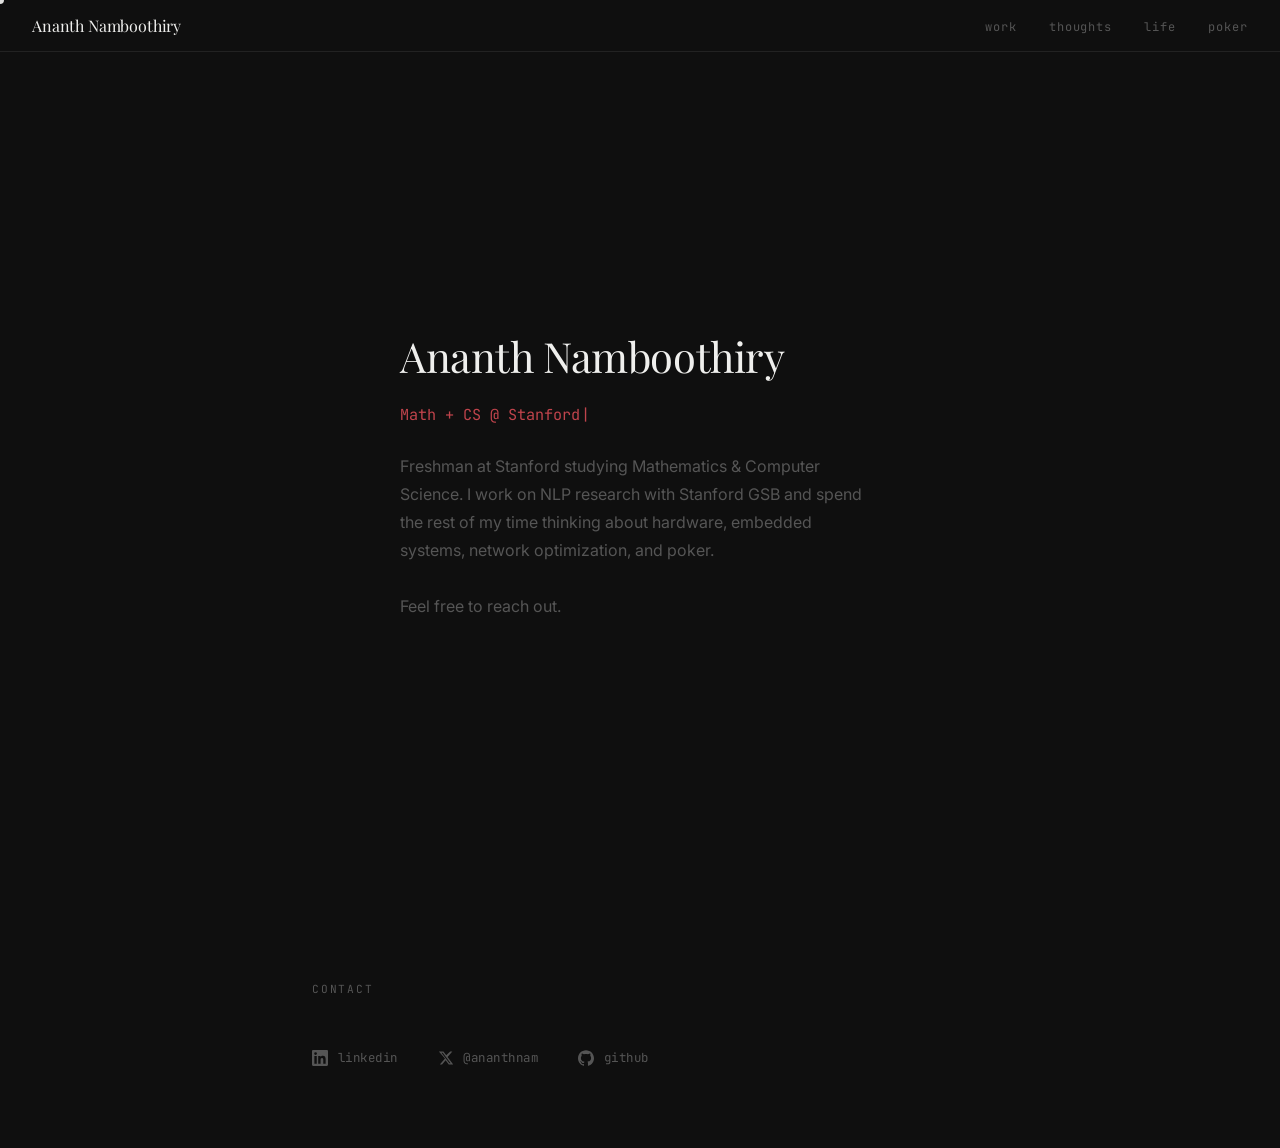
==== index.html @ 237f528b "Initial commit" ====
<!DOCTYPE html>
<html lang="en">
<head>
  <meta charset="UTF-8" />
  <meta name="viewport" content="width=device-width, initial-scale=1.0" />
  <title>Ananth Namboothiry</title>
  <link rel="preconnect" href="https://fonts.googleapis.com" />
  <link rel="preconnect" href="https://fonts.gstatic.com" crossorigin />
  <link href="https://fonts.googleapis.com/css2?family=Playfair+Display:wght@400;700&family=Inter:wght@300;400;500&family=JetBrains+Mono:wght@400;500&family=Caveat:wght@400;600&display=swap" rel="stylesheet" />
  <link rel="stylesheet" href="css/styles.css" />
</head>
<body>
  <div id="cursor-dot"></div>

  <nav>
    <a href="index.html" class="nav-name">Ananth Namboothiry</a>
    <ul class="nav-links">
      <li><a href="work.html">work</a></li>
      <li><a href="thoughts.html">thoughts</a></li>
      <li><a href="life.html">life</a></li>
      <li><a href="poker.html">poker</a></li>
    </ul>
  </nav>

  <div class="page">

    <!-- Hero -->
    <section id="hero">
      <div class="col">
        <h1 id="hero-name">Ananth Namboothiry</h1>
        <div class="typewriter-line">
          <span id="tw-text"></span><span class="tw-cursor">|</span>
        </div>
        <p class="hero-bio">
          Freshman at Stanford studying Mathematics &amp; Computer Science.
          I work on NLP research with Stanford GSB and spend the rest of my time
          thinking about hardware, embedded systems, network optimization, and poker.
          <br /><br />
          Feel free to reach out.
        </p>
      </div>
    </section>

    <!-- Contact strip (bottom of landing) -->
    <section class="section fade-in">
      <div class="col">
        <p class="label">contact</p>
        <div class="contact-row">

          <a href="https://www.linkedin.com/in/ananth-namboothiry/" target="_blank" rel="noopener" class="contact-link" aria-label="LinkedIn">
            <svg viewBox="0 0 24 24" fill="currentColor"><path d="M20.447 20.452h-3.554v-5.569c0-1.328-.027-3.037-1.852-3.037-1.853 0-2.136 1.445-2.136 2.939v5.667H9.351V9h3.414v1.561h.046c.477-.9 1.637-1.85 3.37-1.85 3.601 0 4.267 2.37 4.267 5.455v6.286zM5.337 7.433a2.062 2.062 0 01-2.063-2.065 2.064 2.064 0 112.063 2.065zm1.782 13.019H3.555V9h3.564v11.452zM22.225 0H1.771C.792 0 0 .774 0 1.729v20.542C0 23.227.792 24 1.771 24h20.451C23.2 24 24 23.227 24 22.271V1.729C24 .774 23.2 0 22.222 0h.003z"/></svg>
            linkedin
          </a>

          <a href="https://x.com/ananthnam" target="_blank" rel="noopener" class="contact-link" aria-label="X">
            <svg viewBox="0 0 24 24" fill="currentColor"><path d="M18.244 2.25h3.308l-7.227 8.26 8.502 11.24H16.17l-4.714-6.231-5.401 6.231H2.746l7.73-8.835L1.254 2.25H8.08l4.253 5.622zm-1.161 17.52h1.833L7.084 4.126H5.117z"/></svg>
            @ananthnam
          </a>

          <a href="https://github.com/ananthnamboothiry-max" target="_blank" rel="noopener" class="contact-link" aria-label="GitHub">
            <svg viewBox="0 0 24 24" fill="currentColor"><path d="M12 .297c-6.63 0-12 5.373-12 12 0 5.303 3.438 9.8 8.205 11.385.6.113.82-.258.82-.577 0-.285-.01-1.04-.015-2.04-3.338.724-4.042-1.61-4.042-1.61C4.422 18.07 3.633 17.7 3.633 17.7c-1.087-.744.084-.729.084-.729 1.205.084 1.838 1.236 1.838 1.236 1.07 1.835 2.809 1.305 3.495.998.108-.776.417-1.305.76-1.605-2.665-.3-5.466-1.332-5.466-5.93 0-1.31.465-2.38 1.235-3.22-.135-.303-.54-1.523.105-3.176 0 0 1.005-.322 3.3 1.23.96-.267 1.98-.399 3-.405 1.02.006 2.04.138 3 .405 2.28-1.552 3.285-1.23 3.285-1.23.645 1.653.24 2.873.12 3.176.765.84 1.23 1.91 1.23 3.22 0 4.61-2.805 5.625-5.475 5.92.42.36.81 1.096.81 2.22 0 1.606-.015 2.896-.015 3.286 0 .315.21.69.825.57C20.565 22.092 24 17.592 24 12.297c0-6.627-5.373-12-12-12"/></svg>
            github
          </a>

        </div>
      </div>
    </section>

  </div>

  <!-- Konami overlay -->
  <div id="konami-overlay" class="konami-overlay hidden">
    <div class="konami-card">
      <button class="konami-close" id="konami-close">✕</button>
      <p class="konami-intro">nice hand, Ananth</p>
      <div id="konami-hand" class="poker-hand"></div>
      <p class="konami-hint">↑↑↓↓←→←→BA</p>
    </div>
  </div>

  <div id="chip-rain" class="chip-rain" aria-hidden="true"></div>

  <script src="js/shared.js"></script>
  <script src="js/main.js"></script>
</body>
</html>
---- css/styles.css ----
/* ─────────────────────────────────────────────────────────
   Ananth Namboothiry — styles
   ───────────────────────────────────────────────────────── */

:root {
  --bg:          #0f0f0f;
  --text:        #EFEFED;
  --muted:       #555;
  --border:      #222;
  --accent:      #c0444c;

  --profit:      #4ade80;
  --loss:        #f87171;

  --note-yellow: #1a1915;
  --note-blue:   #14161a;
  --note-pink:   #1a1416;
  --note-green:  #141a16;

  --cork:        #C8A96E;

  --f-sans:  'Inter', system-ui, sans-serif;
  --f-serif: 'Playfair Display', Georgia, serif;
  --f-mono:  'JetBrains Mono', monospace;
  --f-hand:  'Caveat', cursive;

  --w: 720px;           /* content column */
}

/* ── Reset ───────────────────────────────────────────────── */
*, *::before, *::after { box-sizing: border-box; margin: 0; padding: 0; }
html { scroll-behavior: smooth; }

body {
  font-family: var(--f-sans);
  background: var(--bg);
  color: var(--text);
  line-height: 1.7;
  overflow-x: hidden;
  cursor: none;
}
*, *::before, *::after { cursor: none !important; }

/* ── Custom cursor ───────────────────────────────────────── */
#cursor-dot {
  position: fixed;
  top: 0; left: 0;
  width: 8px; height: 8px;
  border-radius: 50%;
  background: var(--text);
  pointer-events: none;
  transform: translate(-50%, -50%);
  z-index: 9999;
  transition: transform 0.05s;
  mix-blend-mode: difference;
}

/* ── Card-suit cursor trail ──────────────────────────────── */
.suit-trail {
  position: fixed;
  pointer-events: none;
  font-size: 0.85rem;
  opacity: 0.5;
  z-index: 9998;
  animation: suitFloat 0.85s ease-out forwards;
  transform: translate(-50%, -50%);
  user-select: none;
}
@keyframes suitFloat {
  0%   { opacity: 0.5; transform: translate(-50%, -50%); }
  100% { opacity: 0;   transform: translate(-50%, -220%) scale(0.5); }
}

/* ── Layout ──────────────────────────────────────────────── */
.col {
  max-width: var(--w);
  margin: 0 auto;
  padding: 0 2rem;
}

/* ── Nav ─────────────────────────────────────────────────── */
nav {
  position: fixed;
  top: 0; left: 0; right: 0;
  height: 52px;
  display: flex;
  align-items: center;
  justify-content: space-between;
  padding: 0 2rem;
  background: var(--bg);
  border-bottom: 1px solid var(--border);
  z-index: 1000;
}
.nav-name {
  font-family: var(--f-serif);
  font-size: 1rem;
  font-weight: 400;
  text-decoration: none;
  color: var(--text);
  letter-spacing: -0.01em;
}
.nav-links {
  display: flex;
  gap: 2rem;
  list-style: none;
}
.nav-links a {
  font-family: var(--f-mono);
  font-size: 0.75rem;
  letter-spacing: 0.08em;
  text-transform: lowercase;
  text-decoration: none;
  color: var(--muted);
  transition: color 0.15s;
}
.nav-links a:hover,
.nav-links a.active { color: var(--text); }

/* ── Page wrapper (clears nav) ───────────────────────────── */
.page { padding-top: 52px; }

/* ── Scroll fade-in ──────────────────────────────────────── */
.fade-in {
  opacity: 0;
  transform: translateY(20px);
  transition: opacity 0.55s ease, transform 0.55s ease;
}
.fade-in.visible { opacity: 1; transform: none; }

/* ── Section spacing ─────────────────────────────────────── */
.section {
  padding: 5rem 0;
}
.section + .section {
  border-top: 1px solid var(--border);
}

/* ── Section label ───────────────────────────────────────── */
.label {
  font-family: var(--f-mono);
  font-size: 0.7rem;
  letter-spacing: 0.16em;
  text-transform: uppercase;
  color: var(--muted);
  margin-bottom: 3rem;
}

/* ═══════════════════════════════════════════════════════════
   HERO  (index.html)
   ═══════════════════════════════════════════════════════════ */
#hero {
  min-height: calc(100vh - 52px);
  display: flex;
  align-items: center;
}
#hero .col {
  padding-top: 4rem;
  padding-bottom: 4rem;
}
#hero-name {
  font-family: var(--f-serif);
  font-size: clamp(1.6rem, 3.5vw, 2.6rem);
  font-weight: 400;
  line-height: 1.15;
  letter-spacing: -0.01em;
  color: var(--text);
  user-select: none;
  margin-bottom: 1.4rem;
  animation: hero-name-in 1.2s cubic-bezier(0.16, 1, 0.3, 1) both;
}
@keyframes hero-name-in {
  from { opacity: 0; transform: translateY(10px); }
  to   { opacity: 1; transform: translateY(0); }
}
.typewriter-line {
  font-family: var(--f-mono);
  font-size: 0.95rem;
  color: var(--accent);
  display: flex;
  align-items: center;
  gap: 1px;
  margin-bottom: 1.5rem;
}
.tw-cursor {
  animation: blink 1s step-end infinite;
}
@keyframes blink { 0%,100%{opacity:1} 50%{opacity:0} }

.hero-bio {
  color: var(--muted);
  font-size: 1rem;
  max-width: 480px;
  line-height: 1.75;
}
.hero-bio a {
  color: var(--text);
  text-underline-offset: 3px;
}

/* Chip rain */
.chip-rain { position: fixed; inset: 0; pointer-events: none; z-index: 9990; overflow: hidden; }
.chip {
  position: absolute;
  top: -60px;
  font-size: 1.8rem;
  animation: chipFall 1.3s ease-in forwards;
}
@keyframes chipFall {
  to { transform: translateY(110vh) rotate(540deg); opacity: 0; }
}

/* ═══════════════════════════════════════════════════════════
   ABOUT  (index.html)
   ═══════════════════════════════════════════════════════════ */
.about-grid {
  display: grid;
  grid-template-columns: 200px 1fr;
  gap: 4rem;
  align-items: start;
}
.about-img {
  width: 100%;
  aspect-ratio: 1;
  object-fit: cover;
  border: 1px solid var(--border);
}
.about-img-placeholder {
  width: 100%;
  aspect-ratio: 1;
  border: 1px solid var(--border);
  display: flex;
  flex-direction: column;
  align-items: center;
  justify-content: center;
  gap: 0.5rem;
  color: var(--muted);
  font-family: var(--f-mono);
  font-size: 0.72rem;
  text-align: center;
  padding: 1rem;
}
.about-text p { color: var(--muted); margin-bottom: 0.9rem; font-size: 0.97rem; }
.about-text p strong { color: var(--text); font-weight: 500; }

/* ═══════════════════════════════════════════════════════════
   WORK  (work.html)
   ═══════════════════════════════════════════════════════════ */
.project-list {
  list-style: none;
}
.project-item {
  border-top: 1px solid var(--border);
  padding: 2.2rem 0;
}
.project-list .project-item:last-child {
  border-bottom: 1px solid var(--border);
}
.project-num {
  font-family: var(--f-mono);
  font-size: 0.7rem;
  color: var(--muted);
  letter-spacing: 0.06em;
  margin-bottom: 0.6rem;
}
.project-title {
  font-family: var(--f-serif);
  font-size: 1.25rem;
  font-weight: 400;
  line-height: 1.3;
  margin-bottom: 0.75rem;
}
.project-desc {
  font-size: 0.9rem;
  color: var(--muted);
  line-height: 1.7;
  max-width: 580px;
  margin-bottom: 0.8rem;
}
.project-award {
  font-family: var(--f-mono);
  font-size: 0.78rem;
  color: var(--accent);
  margin-bottom: 0.8rem;
}
.project-tags {
  display: flex;
  flex-wrap: wrap;
  gap: 0.5rem;
}
.tag {
  font-family: var(--f-mono);
  font-size: 0.72rem;
  color: var(--muted);
  border: 1px solid var(--border);
  padding: 0.15rem 0.55rem;
  letter-spacing: 0.03em;
}
.project-item.soon .project-title { color: #333; }
.project-item.soon .project-desc { color: #2a2a2a; }

/* ═══════════════════════════════════════════════════════════
   POKER LOG  (poker.html)
   ═══════════════════════════════════════════════════════════ */
.poker-stats {
  display: grid;
  grid-template-columns: repeat(4, 1fr);
  gap: 0;
  border: 1px solid var(--border);
  margin-bottom: 2rem;
}
.stat-block {
  padding: 1.4rem 1.2rem;
  border-right: 1px solid var(--border);
}
.stat-block:last-child { border-right: none; }
.stat-value {
  font-family: var(--f-mono);
  font-size: 1.5rem;
  font-weight: 500;
  display: block;
  margin-bottom: 0.2rem;
}
.stat-label {
  font-family: var(--f-mono);
  font-size: 0.68rem;
  letter-spacing: 0.1em;
  text-transform: uppercase;
  color: var(--muted);
}
.stat-pos { color: var(--profit); }
.stat-neg { color: var(--loss); }

.chart-wrap {
  position: relative;
  border: 1px solid var(--border);
  padding: 1rem;
  margin-bottom: 2rem;
}
#poker-chart { display: block; width: 100%; height: 200px; }
.chart-tooltip {
  position: absolute;
  background: var(--text);
  color: var(--bg);
  font-family: var(--f-mono);
  font-size: 0.72rem;
  padding: 0.3rem 0.65rem;
  pointer-events: none;
  display: none;
  white-space: nowrap;
  z-index: 10;
}

.table-wrap {
  border: 1px solid var(--border);
  overflow-x: auto;
}
#poker-table {
  width: 100%;
  border-collapse: collapse;
  font-family: var(--f-mono);
  font-size: 0.82rem;
}
#poker-table thead tr { border-bottom: 1px solid var(--border); }
#poker-table th {
  padding: 0.75rem 1rem;
  text-align: left;
  font-size: 0.68rem;
  letter-spacing: 0.1em;
  text-transform: uppercase;
  color: var(--muted);
  font-weight: 400;
  white-space: nowrap;
}
th.sortable { cursor: none; user-select: none; }
th.sortable:hover { color: var(--text); }
th.sort-asc  .si::after { content: '↑'; }
th.sort-desc .si::after { content: '↓'; }
.si { margin-left: 0.2rem; opacity: 0.4; }

#poker-table tbody tr { border-bottom: 1px solid var(--border); }
#poker-table tbody tr:last-child { border-bottom: none; }
#poker-table tbody tr:hover { background: rgba(255,255,255,0.04); }
#poker-table td { padding: 0.75rem 1rem; color: var(--muted); }
.td-pos { color: var(--profit); font-weight: 500; }
.td-neg { color: var(--loss);   font-weight: 500; }

/* ═══════════════════════════════════════════════════════════
   THOUGHTS / CORKBOARD  (thoughts.html)
   ═══════════════════════════════════════════════════════════ */
#corkboard {
  background: #111;
  min-height: 500px;
  position: relative;
  padding: 2.5rem;
  display: flex;
  flex-wrap: wrap;
  gap: 1.4rem;
  align-items: flex-start;
}

.sticky-note {
  position: relative;
  width: 210px;
  min-height: 170px;
  padding: 2rem 1rem 1rem;
  border-radius: 1px;
  border: 1px solid rgba(255,255,255,0.06);
  box-shadow: 2px 4px 20px rgba(0,0,0,0.5);
  user-select: none;
  flex-shrink: 0;
  z-index: 1;
}
.sticky-note.dragging { box-shadow: 6px 12px 32px rgba(0,0,0,0.7); z-index: 100; }
.sticky-note:nth-child(1) { transform: rotate(-2deg); }
.sticky-note:nth-child(2) { transform: rotate(1.5deg); }
.sticky-note:nth-child(3) { transform: rotate(-0.8deg); }
.sticky-note:nth-child(4) { transform: rotate(2deg); }
.sticky-note:nth-child(5) { transform: rotate(-1.2deg); }
.sticky-note:nth-child(6) { transform: rotate(0.6deg); }

.note-yellow { background: var(--note-yellow); }
.note-blue   { background: var(--note-blue); }
.note-pink   { background: var(--note-pink); }
.note-green  { background: var(--note-green); }

.pin {
  position: absolute;
  top: -7px; left: 50%;
  transform: translateX(-50%);
  width: 10px; height: 10px;
  border-radius: 50%;
  background: rgba(255,255,255,0.18);
  box-shadow: 0 1px 4px rgba(0,0,0,0.5);
  z-index: 2;
}
.pin::after {
  content: '';
  position: absolute;
  bottom: -7px; left: 50%;
  transform: translateX(-50%);
  width: 1.5px; height: 8px;
  background: rgba(0,0,0,0.2);
}

.note-title {
  font-family: var(--f-hand);
  font-size: 0.95rem;
  font-weight: 600;
  margin-bottom: 0.4rem;
}
.sticky-note p:not(.note-title) {
  font-family: var(--f-hand);
  font-size: 0.9rem;
  line-height: 1.5;
}

/* per-note text: muted tint of each note's hue */
.note-yellow .note-title        { color: #c4ae72; }
.note-yellow p:not(.note-title) { color: #7a6d44; }

.note-blue .note-title          { color: #7a9ab8; }
.note-blue p:not(.note-title)   { color: #4a6278; }

.note-pink .note-title          { color: #b87a90; }
.note-pink p:not(.note-title)   { color: #74485a; }

.note-green .note-title         { color: #7aaa84; }
.note-green p:not(.note-title)  { color: #486852; }

/* ═══════════════════════════════════════════════════════════
   LIFE / POLAROIDS  (life.html)
   ═══════════════════════════════════════════════════════════ */
#polaroid-gallery {
  display: flex;
  flex-wrap: wrap;
  gap: 2rem;
  padding: 1rem 0 2rem;
  position: relative;
  min-height: 320px;
}
.polaroid {
  background: white;
  padding: 0.65rem 0.65rem 2.8rem;
  box-shadow: 1px 2px 12px rgba(0,0,0,0.12);
  transform: rotate(var(--rot, 0deg));
  transition: box-shadow 0.15s, transform 0.15s;
  user-select: none;
  z-index: 1;
  flex-shrink: 0;
  width: 190px;
}
.polaroid.dragging,
.polaroid:hover {
  box-shadow: 4px 8px 24px rgba(0,0,0,0.18);
  z-index: 50;
  transform: rotate(0deg) scale(1.03);
}
.polaroid-img-wrap {
  width: 100%;
  aspect-ratio: 1;
  background: var(--border);
  overflow: hidden;
  display: flex;
  align-items: center;
  justify-content: center;
}
.polaroid-img-wrap img { width: 100%; height: 100%; object-fit: cover; display: block; }
.polaroid-ph {
  font-size: 2rem;
  color: #ccc;
  width: 100%;
  height: 100%;
  display: none;
  align-items: center;
  justify-content: center;
}
.polaroid-caption {
  font-family: var(--f-hand);
  font-size: 0.95rem;
  color: var(--muted);
  text-align: center;
  margin-top: 0.5rem;
}

/* ═══════════════════════════════════════════════════════════
   CONTACT  (shared footer used in all pages)
   ═══════════════════════════════════════════════════════════ */
.contact-row {
  display: flex;
  gap: 2.5rem;
  align-items: center;
  flex-wrap: wrap;
}
.contact-link {
  display: flex;
  align-items: center;
  gap: 0.6rem;
  text-decoration: none;
  color: var(--muted);
  font-family: var(--f-mono);
  font-size: 0.78rem;
  letter-spacing: 0.04em;
  transition: color 0.15s;
}
.contact-link:hover { color: var(--text); }
.contact-link svg { width: 16px; height: 16px; flex-shrink: 0; }

/* ═══════════════════════════════════════════════════════════
   KONAMI OVERLAY
   ═══════════════════════════════════════════════════════════ */
.konami-overlay {
  position: fixed; inset: 0;
  background: rgba(0,0,0,0.7);
  backdrop-filter: blur(4px);
  display: flex;
  align-items: center;
  justify-content: center;
  z-index: 99999;
}
.konami-overlay.hidden { display: none; }
.konami-card {
  background: #1B4332;
  border: 1px solid rgba(255,255,255,0.12);
  padding: 2.5rem 3rem;
  text-align: center;
  position: relative;
  max-width: 440px;
  width: 90%;
}
.konami-close {
  position: absolute; top: 0.8rem; right: 1rem;
  background: none; border: none;
  color: rgba(255,255,255,0.35);
  font-size: 1rem;
}
.konami-close:hover { color: white; }
.konami-intro {
  font-family: var(--f-hand);
  font-size: 1.4rem;
  color: rgba(255,255,255,0.8);
  margin-bottom: 1.2rem;
}
.poker-hand {
  display: flex;
  justify-content: center;
  gap: 0.5rem;
  margin-bottom: 1.2rem;
  flex-wrap: wrap;
}
.playing-card {
  background: white;
  padding: 0.35rem 0.6rem;
  font-size: 1.3rem;
  font-weight: 700;
  min-width: 48px;
  text-align: center;
  animation: cardDeal 0.35s ease backwards;
}
.playing-card:nth-child(2) { animation-delay: 0.07s; }
.playing-card:nth-child(3) { animation-delay: 0.14s; }
.playing-card:nth-child(4) { animation-delay: 0.21s; }
.playing-card:nth-child(5) { animation-delay: 0.28s; }
@keyframes cardDeal {
  from { transform: translateY(-16px); opacity: 0; }
  to   { transform: none; opacity: 1; }
}
.card-red { color: #DC2626; }
.card-black { color: #0D0D0D; }
.konami-hint {
  font-family: var(--f-mono);
  font-size: 0.68rem;
  letter-spacing: 0.18em;
  color: rgba(255,255,255,0.25);
}

/* ═══════════════════════════════════════════════════════════
   RESPONSIVE
   ═══════════════════════════════════════════════════════════ */
@media (max-width: 640px) {
  .about-grid { grid-template-columns: 1fr; gap: 2rem; }
  .about-img, .about-img-placeholder { max-width: 160px; }

  .poker-stats { grid-template-columns: 1fr 1fr; }
  .stat-block:nth-child(2) { border-right: none; }
  .stat-block:nth-child(3) { border-top: 1px solid var(--border); }
  .stat-block:nth-child(4) { border-top: 1px solid var(--border); }

  #corkboard { flex-direction: column; align-items: center; }
  .sticky-note { position: static !important; width: 90%; max-width: 320px; }

  #polaroid-gallery { justify-content: center; }
  .polaroid { width: 150px; position: static !important; }

  .contact-row { gap: 1.5rem; }

  #cursor-dot { display: none; }
  body, a, button, [data-tilt], .sticky-note, .polaroid { cursor: auto; }

  nav { padding: 0 1.2rem; }
  .nav-links { gap: 1.2rem; }
}
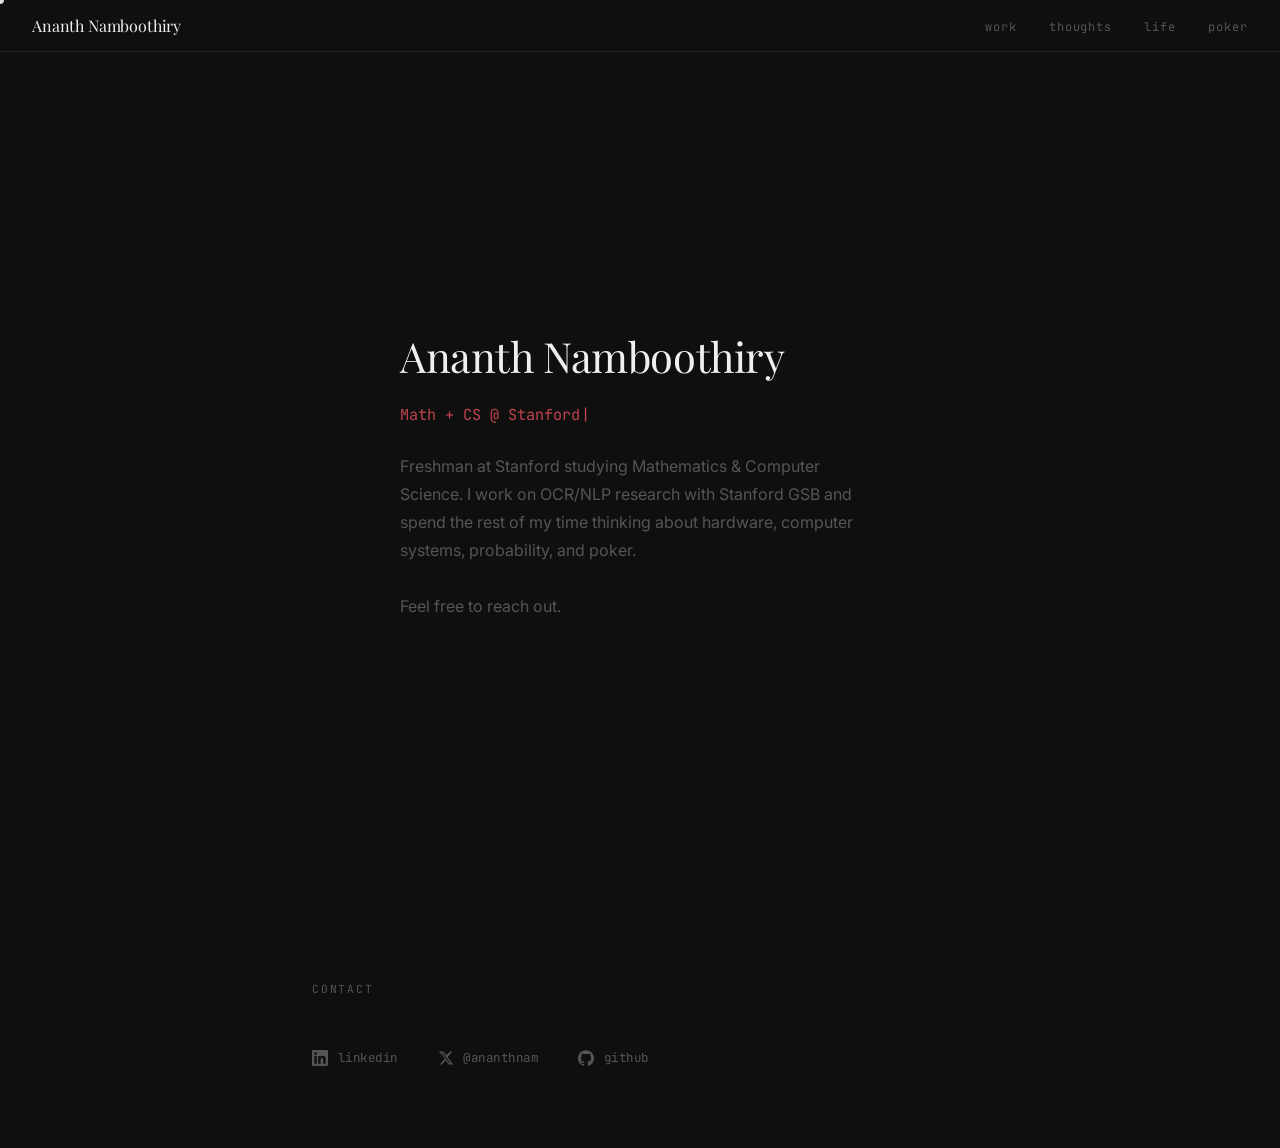
==== commit 9f9bb365: "Update bio to reflect research focus changes" ====
--- a/index.html
+++ b/index.html
@@ -33,8 +33,8 @@
         </div>
         <p class="hero-bio">
           Freshman at Stanford studying Mathematics &amp; Computer Science.
-          I work on NLP research with Stanford GSB and spend the rest of my time
-          thinking about hardware, embedded systems, network optimization, and poker.
+          I work on OCR/NLP research with Stanford GSB and spend the rest of my time
+          thinking about hardware, computer systems, probability, and poker.
           <br /><br />
           Feel free to reach out.
         </p>
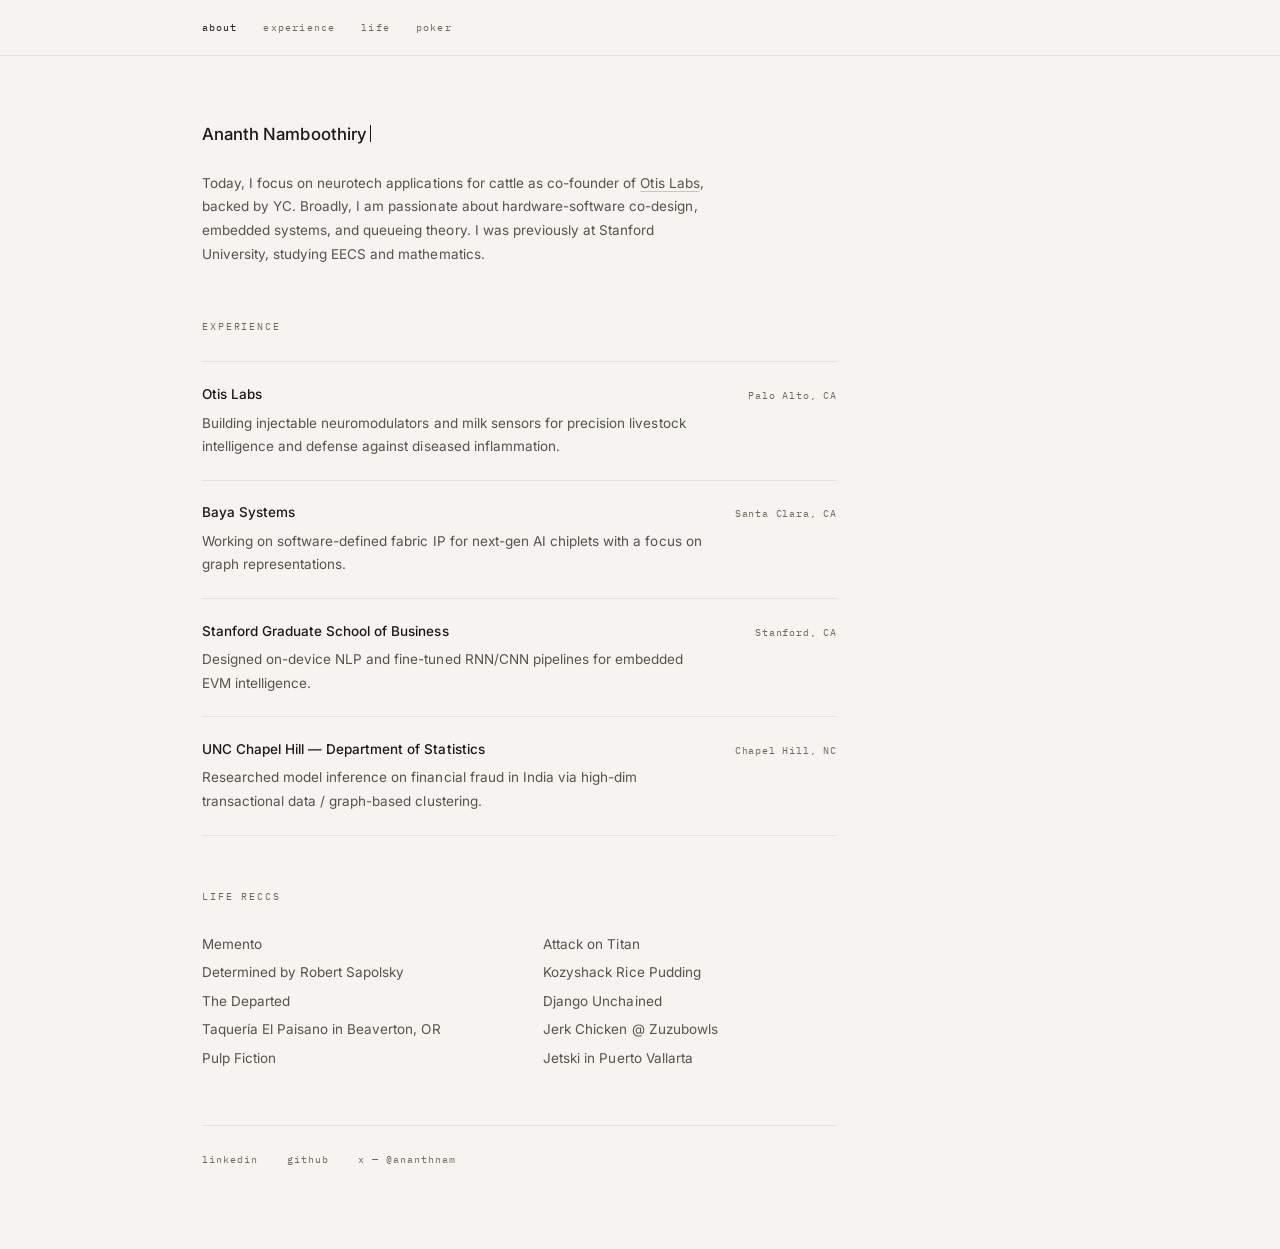
==== commit 533896ec: "Redesign site: minimal tacto-style, compressed photos, updated content - Full visual redesign: warm " ====
--- a/index.html
+++ b/index.html
@@ -4,83 +4,137 @@
   <meta charset="UTF-8" />
   <meta name="viewport" content="width=device-width, initial-scale=1.0" />
   <title>Ananth Namboothiry</title>
+  <meta name="description" content="Ananth Namboothiry — mathematics & computer science at Stanford." />
+  <link rel="icon" href="data:image/svg+xml,%3Csvg xmlns='http://www.w3.org/2000/svg' viewBox='0 0 16 16'%3E%3Ccircle cx='8' cy='8' r='4' fill='%231A1915'/%3E%3C/svg%3E" />
   <link rel="preconnect" href="https://fonts.googleapis.com" />
   <link rel="preconnect" href="https://fonts.gstatic.com" crossorigin />
-  <link href="https://fonts.googleapis.com/css2?family=Playfair+Display:wght@400;700&family=Inter:wght@300;400;500&family=JetBrains+Mono:wght@400;500&family=Caveat:wght@400;600&display=swap" rel="stylesheet" />
+  <link href="https://fonts.googleapis.com/css2?family=Inter:wght@400;500&family=IBM+Plex+Mono:wght@400;500&display=swap" rel="stylesheet" />
   <link rel="stylesheet" href="css/styles.css" />
 </head>
 <body>
-  <div id="cursor-dot"></div>
 
   <nav>
-    <a href="index.html" class="nav-name">Ananth Namboothiry</a>
-    <ul class="nav-links">
-      <li><a href="work.html">work</a></li>
-      <li><a href="thoughts.html">thoughts</a></li>
-      <li><a href="life.html">life</a></li>
-      <li><a href="poker.html">poker</a></li>
-    </ul>
+    <div class="wrap wrap--wide nav-inner">
+      <ul class="nav-links">
+        <li><a href="index.html" class="active">about</a></li>
+        <li><a href="#experience">experience</a></li>
+        <li><a href="life.html">life</a></li>
+        <li><a href="poker.html">poker</a></li>
+      </ul>
+    </div>
   </nav>
 
-  <div class="page">
+  <main class="page">
+    <div class="wrap">
 
-    <!-- Hero -->
-    <section id="hero">
-      <div class="col">
-        <h1 id="hero-name">Ananth Namboothiry</h1>
-        <div class="typewriter-line">
-          <span id="tw-text"></span><span class="tw-cursor">|</span>
+      <header class="hero">
+        <h1 aria-label="Ananth Namboothiry"><span id="typed"></span><span class="caret" aria-hidden="true"></span></h1>
+      </header>
+
+      <section id="about" class="section">
+        <p class="about-text">
+          Today, I focus on neurotech applications for cattle as co-founder of
+          <a href="https://www.otislabs.us" target="_blank" rel="noopener">Otis Labs</a>,
+          backed by YC. Broadly, I am passionate about hardware-software co-design,
+          embedded systems, and queueing theory. I was previously at Stanford
+          University, studying EECS and mathematics.
+        </p>
+      </section>
+
+      <section id="experience" class="section">
+        <h2 class="label">Experience</h2>
+        <ul class="xp-list">
+
+          <li class="xp">
+            <div class="xp-head">
+              <p class="xp-title">Otis Labs</p>
+              <span class="xp-loc">Palo Alto, CA</span>
+            </div>
+            <p class="xp-desc">
+              Building injectable neuromodulators and milk sensors for precision
+              livestock intelligence and defense against diseased inflammation.
+            </p>
+          </li>
+
+          <li class="xp">
+            <div class="xp-head">
+              <p class="xp-title">Baya Systems</p>
+              <span class="xp-loc">Santa Clara, CA</span>
+            </div>
+            <p class="xp-desc">
+              Working on software-defined fabric IP for next-gen AI chiplets with
+              a focus on graph representations.
+            </p>
+          </li>
+
+          <li class="xp">
+            <div class="xp-head">
+              <p class="xp-title">Stanford Graduate School of Business</p>
+              <span class="xp-loc">Stanford, CA</span>
+            </div>
+            <p class="xp-desc">
+              Designed on-device NLP and fine-tuned RNN/CNN pipelines for embedded
+              EVM intelligence.
+            </p>
+          </li>
+
+          <li class="xp">
+            <div class="xp-head">
+              <p class="xp-title">UNC Chapel Hill — Department of Statistics</p>
+              <span class="xp-loc">Chapel Hill, NC</span>
+            </div>
+            <p class="xp-desc">
+              Researched model inference on financial fraud in India via high-dim
+              transactional data / graph-based clustering.
+            </p>
+          </li>
+
+        </ul>
+      </section>
+
+      <section id="reccs" class="section">
+        <h2 class="label">Life Reccs</h2>
+        <ul class="recc-list">
+          <li>Memento</li>
+          <li>Determined by Robert Sapolsky</li>
+          <li>The Departed</li>
+          <li>Taquería El Paisano in Beaverton, OR</li>
+          <li>Pulp Fiction</li>
+          <li>Attack on Titan</li>
+          <li>Kozyshack Rice Pudding</li>
+          <li>Django Unchained</li>
+          <li>Jerk Chicken @ Zuzubowls</li>
+          <li>Jetski in Puerto Vallarta</li>
+        </ul>
+      </section>
+
+      <footer>
+        <div class="contact-row">
+          <a href="https://www.linkedin.com/in/ananth-namboothiry/" target="_blank" rel="noopener">linkedin</a>
+          <a href="https://github.com/ananthnamboothiry-max" target="_blank" rel="noopener">github</a>
+          <a href="https://x.com/ananthnam" target="_blank" rel="noopener">x — @ananthnam</a>
         </div>
-        <p class="hero-bio">
-          Freshman at Stanford studying Mathematics &amp; Computer Science.
-          I work on OCR/NLP research with Stanford GSB and spend the rest of my time
-          thinking about hardware, computer systems, probability, and poker.
-          <br /><br />
-          Feel free to reach out.
-        </p>
-      </div>
-    </section>
+      </footer>
 
-    <!-- Contact strip (bottom of landing) -->
-    <section class="section fade-in">
-      <div class="col">
-        <p class="label">contact</p>
-        <div class="contact-row">
+    </div>
+  </main>
 
-          <a href="https://www.linkedin.com/in/ananth-namboothiry/" target="_blank" rel="noopener" class="contact-link" aria-label="LinkedIn">
-            <svg viewBox="0 0 24 24" fill="currentColor"><path d="M20.447 20.452h-3.554v-5.569c0-1.328-.027-3.037-1.852-3.037-1.853 0-2.136 1.445-2.136 2.939v5.667H9.351V9h3.414v1.561h.046c.477-.9 1.637-1.85 3.37-1.85 3.601 0 4.267 2.37 4.267 5.455v6.286zM5.337 7.433a2.062 2.062 0 01-2.063-2.065 2.064 2.064 0 112.063 2.065zm1.782 13.019H3.555V9h3.564v11.452zM22.225 0H1.771C.792 0 0 .774 0 1.729v20.542C0 23.227.792 24 1.771 24h20.451C23.2 24 24 23.227 24 22.271V1.729C24 .774 23.2 0 22.222 0h.003z"/></svg>
-            linkedin
-          </a>
+  <script>
+    (function () {
+      const full  = 'Ananth Namboothiry';
+      const typed = document.getElementById('typed');
+      const caret = document.querySelector('.caret');
+      if (window.matchMedia('(prefers-reduced-motion: reduce)').matches) {
+        typed.textContent = full;
+        return;
+      }
+      let i = 0;
+      (function tick() {
+        typed.textContent = full.slice(0, ++i);
+        if (i < full.length) setTimeout(tick, 55 + Math.random() * 65);
+      })();
+    })();
+  </script>
 
-          <a href="https://x.com/ananthnam" target="_blank" rel="noopener" class="contact-link" aria-label="X">
-            <svg viewBox="0 0 24 24" fill="currentColor"><path d="M18.244 2.25h3.308l-7.227 8.26 8.502 11.24H16.17l-4.714-6.231-5.401 6.231H2.746l7.73-8.835L1.254 2.25H8.08l4.253 5.622zm-1.161 17.52h1.833L7.084 4.126H5.117z"/></svg>
-            @ananthnam
-          </a>
-
-          <a href="https://github.com/ananthnamboothiry-max" target="_blank" rel="noopener" class="contact-link" aria-label="GitHub">
-            <svg viewBox="0 0 24 24" fill="currentColor"><path d="M12 .297c-6.63 0-12 5.373-12 12 0 5.303 3.438 9.8 8.205 11.385.6.113.82-.258.82-.577 0-.285-.01-1.04-.015-2.04-3.338.724-4.042-1.61-4.042-1.61C4.422 18.07 3.633 17.7 3.633 17.7c-1.087-.744.084-.729.084-.729 1.205.084 1.838 1.236 1.838 1.236 1.07 1.835 2.809 1.305 3.495.998.108-.776.417-1.305.76-1.605-2.665-.3-5.466-1.332-5.466-5.93 0-1.31.465-2.38 1.235-3.22-.135-.303-.54-1.523.105-3.176 0 0 1.005-.322 3.3 1.23.96-.267 1.98-.399 3-.405 1.02.006 2.04.138 3 .405 2.28-1.552 3.285-1.23 3.285-1.23.645 1.653.24 2.873.12 3.176.765.84 1.23 1.91 1.23 3.22 0 4.61-2.805 5.625-5.475 5.92.42.36.81 1.096.81 2.22 0 1.606-.015 2.896-.015 3.286 0 .315.21.69.825.57C20.565 22.092 24 17.592 24 12.297c0-6.627-5.373-12-12-12"/></svg>
-            github
-          </a>
-
-        </div>
-      </div>
-    </section>
-
-  </div>
-
-  <!-- Konami overlay -->
-  <div id="konami-overlay" class="konami-overlay hidden">
-    <div class="konami-card">
-      <button class="konami-close" id="konami-close">✕</button>
-      <p class="konami-intro">nice hand, Ananth</p>
-      <div id="konami-hand" class="poker-hand"></div>
-      <p class="konami-hint">↑↑↓↓←→←→BA</p>
-    </div>
-  </div>
-
-  <div id="chip-rain" class="chip-rain" aria-hidden="true"></div>
-
-  <script src="js/shared.js"></script>
-  <script src="js/main.js"></script>
 </body>
 </html>
--- a/css/styles.css
+++ b/css/styles.css
@@ -1,641 +1,342 @@
-/* ─────────────────────────────────────────────────────────
-   Ananth Namboothiry — styles
-   ───────────────────────────────────────────────────────── */
+/* ────────────────────────────────────────────────────────────
+   styles.css — minimal, typographic, light.
+   Small type, left-aligned editorial column, hairline rules.
+   ──────────────────────────────────────────────────────────── */
 
 :root {
-  --bg:          #0f0f0f;
-  --text:        #EFEFED;
-  --muted:       #555;
-  --border:      #222;
-  --accent:      #c0444c;
-
-  --profit:      #4ade80;
-  --loss:        #f87171;
-
-  --note-yellow: #1a1915;
-  --note-blue:   #14161a;
-  --note-pink:   #1a1416;
-  --note-green:  #141a16;
-
-  --cork:        #C8A96E;
-
-  --f-sans:  'Inter', system-ui, sans-serif;
-  --f-serif: 'Playfair Display', Georgia, serif;
-  --f-mono:  'JetBrains Mono', monospace;
-  --f-hand:  'Caveat', cursive;
-
-  --w: 720px;           /* content column */
-}
-
-/* ── Reset ───────────────────────────────────────────────── */
-*, *::before, *::after { box-sizing: border-box; margin: 0; padding: 0; }
-html { scroll-behavior: smooth; }
+  --bg:      #F5F4F0;
+  --ink:     #1A1915;
+  --ink-2:   #55534B;
+  --ink-3:   #6E6B5C;
+  --line:    #E4E2D9;
+  --pos:     #3D7A50;
+  --neg:     #B04A38;
+
+  --f-sans: 'Inter', -apple-system, 'Helvetica Neue', sans-serif;
+  --f-mono: 'IBM Plex Mono', 'SF Mono', monospace;
+
+  --nav-h: 56px;
+}
+
+* { margin: 0; padding: 0; box-sizing: border-box; }
+
+@media (prefers-reduced-motion: no-preference) {
+  html { scroll-behavior: smooth; }
+}
+
+/* Keep layout width identical whether or not a scrollbar is present */
+html { scrollbar-gutter: stable; }
 
 body {
+  background: var(--bg);
+  color: var(--ink);
   font-family: var(--f-sans);
-  background: var(--bg);
-  color: var(--text);
-  line-height: 1.7;
-  overflow-x: hidden;
-  cursor: none;
-}
-*, *::before, *::after { cursor: none !important; }
-
-/* ── Custom cursor ───────────────────────────────────────── */
-#cursor-dot {
-  position: fixed;
-  top: 0; left: 0;
-  width: 8px; height: 8px;
-  border-radius: 50%;
-  background: var(--text);
-  pointer-events: none;
-  transform: translate(-50%, -50%);
-  z-index: 9999;
-  transition: transform 0.05s;
-  mix-blend-mode: difference;
-}
-
-/* ── Card-suit cursor trail ──────────────────────────────── */
-.suit-trail {
-  position: fixed;
-  pointer-events: none;
-  font-size: 0.85rem;
-  opacity: 0.5;
-  z-index: 9998;
-  animation: suitFloat 0.85s ease-out forwards;
-  transform: translate(-50%, -50%);
-  user-select: none;
-}
-@keyframes suitFloat {
-  0%   { opacity: 0.5; transform: translate(-50%, -50%); }
-  100% { opacity: 0;   transform: translate(-50%, -220%) scale(0.5); }
-}
-
-/* ── Layout ──────────────────────────────────────────────── */
-.col {
-  max-width: var(--w);
-  margin: 0 auto;
-  padding: 0 2rem;
-}
-
-/* ── Nav ─────────────────────────────────────────────────── */
+  font-size: 0.845rem;            /* ~13.5px */
+  line-height: 1.75;
+  font-weight: 400;
+  letter-spacing: 0.002em;
+  -webkit-font-smoothing: antialiased;
+  text-rendering: optimizeLegibility;
+}
+
+::selection { background: #E9E7DC; }
+
+a { color: inherit; text-decoration: none; }
+
+/* ── Layout ─────────────────────────────────────────────── */
+
+.wrap {
+  max-width: 680px;
+  padding: 0 1.4rem;
+}
+
+@media (min-width: 720px) {
+  .wrap { margin-left: clamp(3rem, 14vw, 16rem); }
+}
+
+.wrap--wide { max-width: 800px; }
+
+/* ── Nav ────────────────────────────────────────────────── */
+
 nav {
   position: fixed;
   top: 0; left: 0; right: 0;
-  height: 52px;
+  height: var(--nav-h);
+  z-index: 1000;
+  background: rgba(245, 244, 240, 0.86);
+  -webkit-backdrop-filter: blur(10px);
+  backdrop-filter: blur(10px);
+  border-bottom: 1px solid var(--line);
+}
+
+.nav-inner {
+  height: 100%;
   display: flex;
   align-items: center;
+  justify-content: flex-start;
+}
+
+.nav-links {
+  display: flex;
+  gap: 1.6rem;
+  list-style: none;
+}
+
+.nav-links a {
+  display: inline-block;
+  font-family: var(--f-mono);
+  font-size: 0.64rem;
+  letter-spacing: 0.12em;
+  color: var(--ink-3);
+  /* invisible padding grows the tap target inside the 56px bar */
+  padding: 1.2rem 0.4rem;
+  margin: 0 -0.4rem;
+  transition: color 0.18s ease;
+}
+
+.nav-links a:hover  { color: var(--ink); }
+.nav-links a.active { color: var(--ink); }
+
+@media (max-width: 480px) {
+  .nav-links { gap: 0.9rem; }
+  .nav-links a { letter-spacing: 0.08em; }
+  .poker-stats { gap: 1.8rem; }
+}
+
+/* ── Page rhythm ────────────────────────────────────────── */
+
+.page { padding-top: calc(var(--nav-h) + 4rem); padding-bottom: 5rem; }
+
+.section { margin-bottom: 3.25rem; }
+
+.label {
+  font-family: var(--f-mono);
+  font-size: 0.62rem;
+  font-weight: 400;
+  letter-spacing: 0.2em;
+  text-transform: uppercase;
+  color: var(--ink-3);
+  margin-bottom: 1.6rem;
+}
+
+/* ── Hero ───────────────────────────────────────────────── */
+
+.hero { margin-bottom: 1.4rem; }
+
+.hero h1 {
+  font-size: 1.05rem;
+  font-weight: 500;
+  letter-spacing: 0.005em;
+  min-height: 1.75em;   /* reserve the line while the name types in */
+}
+
+.caret {
+  display: inline-block;
+  width: 1px;
+  height: 1em;
+  background: var(--ink);
+  margin-left: 3px;
+  vertical-align: -0.12em;
+  animation: caret-blink 1.1s steps(1) infinite;
+}
+
+@keyframes caret-blink { 50% { opacity: 0; } }
+
+@media (prefers-reduced-motion: reduce) {
+  .caret { display: none; }
+}
+
+/* ── About ──────────────────────────────────────────────── */
+
+.about-text {
+  max-width: 56ch;
+  color: var(--ink-2);
+}
+
+.about-text a {
+  text-decoration: underline;
+  text-underline-offset: 3px;
+  text-decoration-color: #C9C6BA;
+  transition: text-decoration-color 0.18s ease, color 0.18s ease;
+}
+
+.about-text a:hover {
+  color: var(--ink);
+  text-decoration-color: var(--ink);
+}
+
+/* ── Experience ─────────────────────────────────────────── */
+
+.xp-list { list-style: none; border-bottom: 1px solid var(--line); }
+
+.xp {
+  padding: 1.3rem 0;
+  border-top: 1px solid var(--line);
+}
+
+.xp-head {
+  display: flex;
+  align-items: baseline;
   justify-content: space-between;
-  padding: 0 2rem;
-  background: var(--bg);
-  border-bottom: 1px solid var(--border);
-  z-index: 1000;
-}
-.nav-name {
-  font-family: var(--f-serif);
-  font-size: 1rem;
-  font-weight: 400;
-  text-decoration: none;
-  color: var(--text);
-  letter-spacing: -0.01em;
-}
-.nav-links {
-  display: flex;
-  gap: 2rem;
+  gap: 1.5rem;
+}
+
+.xp-title {
+  font-weight: 500;
+  color: var(--ink);
+}
+
+.xp-loc {
+  font-family: var(--f-mono);
+  font-size: 0.62rem;
+  letter-spacing: 0.08em;
+  color: var(--ink-3);
+  white-space: nowrap;
+}
+
+.xp-desc {
+  color: var(--ink-2);
+  max-width: 56ch;
+  margin-top: 0.3rem;
+}
+
+/* ── Life reccs ─────────────────────────────────────────── */
+
+.recc-list {
   list-style: none;
-}
-.nav-links a {
-  font-family: var(--f-mono);
-  font-size: 0.75rem;
-  letter-spacing: 0.08em;
-  text-transform: lowercase;
-  text-decoration: none;
-  color: var(--muted);
-  transition: color 0.15s;
-}
-.nav-links a:hover,
-.nav-links a.active { color: var(--text); }
-
-/* ── Page wrapper (clears nav) ───────────────────────────── */
-.page { padding-top: 52px; }
-
-/* ── Scroll fade-in ──────────────────────────────────────── */
-.fade-in {
-  opacity: 0;
-  transform: translateY(20px);
-  transition: opacity 0.55s ease, transform 0.55s ease;
-}
-.fade-in.visible { opacity: 1; transform: none; }
-
-/* ── Section spacing ─────────────────────────────────────── */
-.section {
-  padding: 5rem 0;
-}
-.section + .section {
-  border-top: 1px solid var(--border);
-}
-
-/* ── Section label ───────────────────────────────────────── */
-.label {
-  font-family: var(--f-mono);
-  font-size: 0.7rem;
+  columns: 2;
+  column-gap: 3rem;
+  color: var(--ink-2);
+}
+
+.recc-list li {
+  padding: 0.15rem 0;
+  break-inside: avoid;
+}
+
+@media (max-width: 560px) {
+  .recc-list { columns: 1; }
+}
+
+/* ── Footer / contact ───────────────────────────────────── */
+
+footer { border-top: 1px solid var(--line); padding-top: 1.6rem; }
+
+.contact-row {
+  display: flex;
+  flex-wrap: wrap;
+  gap: 1.8rem;
+}
+
+.contact-row a {
+  display: inline-block;
+  font-family: var(--f-mono);
+  font-size: 0.64rem;
+  letter-spacing: 0.1em;
+  color: var(--ink-3);
+  padding: 0.8rem 0.4rem;
+  margin: -0.8rem -0.4rem;
+  transition: color 0.18s ease;
+}
+
+.contact-row a:hover { color: var(--ink); }
+
+/* ── Poker: stats ───────────────────────────────────────── */
+
+.poker-stats {
+  display: flex;
+  flex-wrap: wrap;
+  gap: 2.6rem;
+  margin-bottom: 3.2rem;
+}
+
+.stat-block { display: flex; flex-direction: column; gap: 0.15rem; }
+
+.stat-value {
+  font-family: var(--f-mono);
+  font-size: 0.95rem;
+  font-weight: 500;
+  letter-spacing: 0.02em;
+}
+
+.stat-label {
+  font-family: var(--f-mono);
+  font-size: 0.6rem;
   letter-spacing: 0.16em;
   text-transform: uppercase;
-  color: var(--muted);
-  margin-bottom: 3rem;
-}
-
-/* ═══════════════════════════════════════════════════════════
-   HERO  (index.html)
-   ═══════════════════════════════════════════════════════════ */
-#hero {
-  min-height: calc(100vh - 52px);
-  display: flex;
-  align-items: center;
-}
-#hero .col {
-  padding-top: 4rem;
-  padding-bottom: 4rem;
-}
-#hero-name {
-  font-family: var(--f-serif);
-  font-size: clamp(1.6rem, 3.5vw, 2.6rem);
-  font-weight: 400;
-  line-height: 1.15;
-  letter-spacing: -0.01em;
-  color: var(--text);
-  user-select: none;
-  margin-bottom: 1.4rem;
-  animation: hero-name-in 1.2s cubic-bezier(0.16, 1, 0.3, 1) both;
-}
-@keyframes hero-name-in {
-  from { opacity: 0; transform: translateY(10px); }
-  to   { opacity: 1; transform: translateY(0); }
-}
-.typewriter-line {
-  font-family: var(--f-mono);
-  font-size: 0.95rem;
-  color: var(--accent);
-  display: flex;
-  align-items: center;
-  gap: 1px;
-  margin-bottom: 1.5rem;
-}
-.tw-cursor {
-  animation: blink 1s step-end infinite;
-}
-@keyframes blink { 0%,100%{opacity:1} 50%{opacity:0} }
-
-.hero-bio {
-  color: var(--muted);
-  font-size: 1rem;
-  max-width: 480px;
-  line-height: 1.75;
-}
-.hero-bio a {
-  color: var(--text);
-  text-underline-offset: 3px;
-}
-
-/* Chip rain */
-.chip-rain { position: fixed; inset: 0; pointer-events: none; z-index: 9990; overflow: hidden; }
-.chip {
+  color: var(--ink-3);
+}
+
+.stat-pos { color: var(--pos); }
+.stat-neg { color: var(--neg); }
+
+/* ── Poker: chart ───────────────────────────────────────── */
+
+.chart-wrap { position: relative; margin-bottom: 3.2rem; }
+
+.chart-tooltip {
+  display: none;
   position: absolute;
-  top: -60px;
-  font-size: 1.8rem;
-  animation: chipFall 1.3s ease-in forwards;
-}
-@keyframes chipFall {
-  to { transform: translateY(110vh) rotate(540deg); opacity: 0; }
-}
-
-/* ═══════════════════════════════════════════════════════════
-   ABOUT  (index.html)
-   ═══════════════════════════════════════════════════════════ */
-.about-grid {
-  display: grid;
-  grid-template-columns: 200px 1fr;
-  gap: 4rem;
-  align-items: start;
-}
-.about-img {
-  width: 100%;
-  aspect-ratio: 1;
-  object-fit: cover;
-  border: 1px solid var(--border);
-}
-.about-img-placeholder {
-  width: 100%;
-  aspect-ratio: 1;
-  border: 1px solid var(--border);
-  display: flex;
-  flex-direction: column;
-  align-items: center;
-  justify-content: center;
-  gap: 0.5rem;
-  color: var(--muted);
-  font-family: var(--f-mono);
-  font-size: 0.72rem;
-  text-align: center;
-  padding: 1rem;
-}
-.about-text p { color: var(--muted); margin-bottom: 0.9rem; font-size: 0.97rem; }
-.about-text p strong { color: var(--text); font-weight: 500; }
-
-/* ═══════════════════════════════════════════════════════════
-   WORK  (work.html)
-   ═══════════════════════════════════════════════════════════ */
-.project-list {
-  list-style: none;
-}
-.project-item {
-  border-top: 1px solid var(--border);
-  padding: 2.2rem 0;
-}
-.project-list .project-item:last-child {
-  border-bottom: 1px solid var(--border);
-}
-.project-num {
-  font-family: var(--f-mono);
-  font-size: 0.7rem;
-  color: var(--muted);
-  letter-spacing: 0.06em;
-  margin-bottom: 0.6rem;
-}
-.project-title {
-  font-family: var(--f-serif);
-  font-size: 1.25rem;
-  font-weight: 400;
-  line-height: 1.3;
-  margin-bottom: 0.75rem;
-}
-.project-desc {
-  font-size: 0.9rem;
-  color: var(--muted);
-  line-height: 1.7;
-  max-width: 580px;
-  margin-bottom: 0.8rem;
-}
-.project-award {
-  font-family: var(--f-mono);
-  font-size: 0.78rem;
-  color: var(--accent);
-  margin-bottom: 0.8rem;
-}
-.project-tags {
-  display: flex;
-  flex-wrap: wrap;
-  gap: 0.5rem;
-}
-.tag {
-  font-family: var(--f-mono);
-  font-size: 0.72rem;
-  color: var(--muted);
-  border: 1px solid var(--border);
-  padding: 0.15rem 0.55rem;
-  letter-spacing: 0.03em;
-}
-.project-item.soon .project-title { color: #333; }
-.project-item.soon .project-desc { color: #2a2a2a; }
-
-/* ═══════════════════════════════════════════════════════════
-   POKER LOG  (poker.html)
-   ═══════════════════════════════════════════════════════════ */
-.poker-stats {
-  display: grid;
-  grid-template-columns: repeat(4, 1fr);
-  gap: 0;
-  border: 1px solid var(--border);
-  margin-bottom: 2rem;
-}
-.stat-block {
-  padding: 1.4rem 1.2rem;
-  border-right: 1px solid var(--border);
-}
-.stat-block:last-child { border-right: none; }
-.stat-value {
-  font-family: var(--f-mono);
-  font-size: 1.5rem;
-  font-weight: 500;
-  display: block;
-  margin-bottom: 0.2rem;
-}
-.stat-label {
-  font-family: var(--f-mono);
-  font-size: 0.68rem;
-  letter-spacing: 0.1em;
-  text-transform: uppercase;
-  color: var(--muted);
-}
-.stat-pos { color: var(--profit); }
-.stat-neg { color: var(--loss); }
-
-.chart-wrap {
-  position: relative;
-  border: 1px solid var(--border);
-  padding: 1rem;
-  margin-bottom: 2rem;
-}
-#poker-chart { display: block; width: 100%; height: 200px; }
-.chart-tooltip {
-  position: absolute;
-  background: var(--text);
+  background: var(--ink);
   color: var(--bg);
   font-family: var(--f-mono);
-  font-size: 0.72rem;
-  padding: 0.3rem 0.65rem;
+  font-size: 0.6rem;
+  letter-spacing: 0.04em;
+  padding: 0.3rem 0.55rem;
+  white-space: nowrap;
   pointer-events: none;
-  display: none;
-  white-space: nowrap;
   z-index: 10;
 }
 
+/* ── Poker: table ───────────────────────────────────────── */
+
+/* Horizontal scroll with edge shadows that appear only when scrollable */
 .table-wrap {
-  border: 1px solid var(--border);
   overflow-x: auto;
-}
-#poker-table {
+  background:
+    linear-gradient(to right, var(--bg) 30%, rgba(245, 244, 240, 0)),
+    linear-gradient(to left,  var(--bg) 30%, rgba(245, 244, 240, 0)) 100% 0,
+    linear-gradient(to right, rgba(26, 25, 21, 0.10), rgba(26, 25, 21, 0)),
+    linear-gradient(to left,  rgba(26, 25, 21, 0.10), rgba(26, 25, 21, 0)) 100% 0;
+  background-repeat: no-repeat;
+  background-size: 44px 100%, 44px 100%, 12px 100%, 12px 100%;
+  background-attachment: local, local, scroll, scroll;
+}
+
+table {
   width: 100%;
   border-collapse: collapse;
-  font-family: var(--f-mono);
-  font-size: 0.82rem;
-}
-#poker-table thead tr { border-bottom: 1px solid var(--border); }
-#poker-table th {
-  padding: 0.75rem 1rem;
+  font-size: 0.72rem;
+}
+
+th {
+  font-family: var(--f-mono);
+  font-size: 0.6rem;
+  font-weight: 400;
+  letter-spacing: 0.14em;
+  text-transform: uppercase;
+  color: var(--ink-3);
   text-align: left;
-  font-size: 0.68rem;
-  letter-spacing: 0.1em;
-  text-transform: uppercase;
-  color: var(--muted);
-  font-weight: 400;
+  padding: 0 1rem 0.7rem 0;
+  border-bottom: 1px solid var(--line);
   white-space: nowrap;
 }
-th.sortable { cursor: none; user-select: none; }
-th.sortable:hover { color: var(--text); }
-th.sort-asc  .si::after { content: '↑'; }
-th.sort-desc .si::after { content: '↓'; }
-.si { margin-left: 0.2rem; opacity: 0.4; }
-
-#poker-table tbody tr { border-bottom: 1px solid var(--border); }
-#poker-table tbody tr:last-child { border-bottom: none; }
-#poker-table tbody tr:hover { background: rgba(255,255,255,0.04); }
-#poker-table td { padding: 0.75rem 1rem; color: var(--muted); }
-.td-pos { color: var(--profit); font-weight: 500; }
-.td-neg { color: var(--loss);   font-weight: 500; }
-
-/* ═══════════════════════════════════════════════════════════
-   THOUGHTS / CORKBOARD  (thoughts.html)
-   ═══════════════════════════════════════════════════════════ */
-#corkboard {
-  background: #111;
-  min-height: 500px;
-  position: relative;
-  padding: 2.5rem;
-  display: flex;
-  flex-wrap: wrap;
-  gap: 1.4rem;
-  align-items: flex-start;
-}
-
-.sticky-note {
-  position: relative;
-  width: 210px;
-  min-height: 170px;
-  padding: 2rem 1rem 1rem;
-  border-radius: 1px;
-  border: 1px solid rgba(255,255,255,0.06);
-  box-shadow: 2px 4px 20px rgba(0,0,0,0.5);
-  user-select: none;
-  flex-shrink: 0;
-  z-index: 1;
-}
-.sticky-note.dragging { box-shadow: 6px 12px 32px rgba(0,0,0,0.7); z-index: 100; }
-.sticky-note:nth-child(1) { transform: rotate(-2deg); }
-.sticky-note:nth-child(2) { transform: rotate(1.5deg); }
-.sticky-note:nth-child(3) { transform: rotate(-0.8deg); }
-.sticky-note:nth-child(4) { transform: rotate(2deg); }
-.sticky-note:nth-child(5) { transform: rotate(-1.2deg); }
-.sticky-note:nth-child(6) { transform: rotate(0.6deg); }
-
-.note-yellow { background: var(--note-yellow); }
-.note-blue   { background: var(--note-blue); }
-.note-pink   { background: var(--note-pink); }
-.note-green  { background: var(--note-green); }
-
-.pin {
-  position: absolute;
-  top: -7px; left: 50%;
-  transform: translateX(-50%);
-  width: 10px; height: 10px;
-  border-radius: 50%;
-  background: rgba(255,255,255,0.18);
-  box-shadow: 0 1px 4px rgba(0,0,0,0.5);
-  z-index: 2;
-}
-.pin::after {
-  content: '';
-  position: absolute;
-  bottom: -7px; left: 50%;
-  transform: translateX(-50%);
-  width: 1.5px; height: 8px;
-  background: rgba(0,0,0,0.2);
-}
-
-.note-title {
-  font-family: var(--f-hand);
-  font-size: 0.95rem;
-  font-weight: 600;
-  margin-bottom: 0.4rem;
-}
-.sticky-note p:not(.note-title) {
-  font-family: var(--f-hand);
-  font-size: 0.9rem;
-  line-height: 1.5;
-}
-
-/* per-note text: muted tint of each note's hue */
-.note-yellow .note-title        { color: #c4ae72; }
-.note-yellow p:not(.note-title) { color: #7a6d44; }
-
-.note-blue .note-title          { color: #7a9ab8; }
-.note-blue p:not(.note-title)   { color: #4a6278; }
-
-.note-pink .note-title          { color: #b87a90; }
-.note-pink p:not(.note-title)   { color: #74485a; }
-
-.note-green .note-title         { color: #7aaa84; }
-.note-green p:not(.note-title)  { color: #486852; }
-
-/* ═══════════════════════════════════════════════════════════
-   LIFE / POLAROIDS  (life.html)
-   ═══════════════════════════════════════════════════════════ */
-#polaroid-gallery {
-  display: flex;
-  flex-wrap: wrap;
-  gap: 2rem;
-  padding: 1rem 0 2rem;
-  position: relative;
-  min-height: 320px;
-}
-.polaroid {
-  background: white;
-  padding: 0.65rem 0.65rem 2.8rem;
-  box-shadow: 1px 2px 12px rgba(0,0,0,0.12);
-  transform: rotate(var(--rot, 0deg));
-  transition: box-shadow 0.15s, transform 0.15s;
-  user-select: none;
-  z-index: 1;
-  flex-shrink: 0;
-  width: 190px;
-}
-.polaroid.dragging,
-.polaroid:hover {
-  box-shadow: 4px 8px 24px rgba(0,0,0,0.18);
-  z-index: 50;
-  transform: rotate(0deg) scale(1.03);
-}
-.polaroid-img-wrap {
-  width: 100%;
-  aspect-ratio: 1;
-  background: var(--border);
-  overflow: hidden;
-  display: flex;
-  align-items: center;
-  justify-content: center;
-}
-.polaroid-img-wrap img { width: 100%; height: 100%; object-fit: cover; display: block; }
-.polaroid-ph {
-  font-size: 2rem;
-  color: #ccc;
-  width: 100%;
-  height: 100%;
-  display: none;
-  align-items: center;
-  justify-content: center;
-}
-.polaroid-caption {
-  font-family: var(--f-hand);
-  font-size: 0.95rem;
-  color: var(--muted);
-  text-align: center;
-  margin-top: 0.5rem;
-}
-
-/* ═══════════════════════════════════════════════════════════
-   CONTACT  (shared footer used in all pages)
-   ═══════════════════════════════════════════════════════════ */
-.contact-row {
-  display: flex;
-  gap: 2.5rem;
-  align-items: center;
-  flex-wrap: wrap;
-}
-.contact-link {
-  display: flex;
-  align-items: center;
-  gap: 0.6rem;
-  text-decoration: none;
-  color: var(--muted);
-  font-family: var(--f-mono);
-  font-size: 0.78rem;
-  letter-spacing: 0.04em;
-  transition: color 0.15s;
-}
-.contact-link:hover { color: var(--text); }
-.contact-link svg { width: 16px; height: 16px; flex-shrink: 0; }
-
-/* ═══════════════════════════════════════════════════════════
-   KONAMI OVERLAY
-   ═══════════════════════════════════════════════════════════ */
-.konami-overlay {
-  position: fixed; inset: 0;
-  background: rgba(0,0,0,0.7);
-  backdrop-filter: blur(4px);
-  display: flex;
-  align-items: center;
-  justify-content: center;
-  z-index: 99999;
-}
-.konami-overlay.hidden { display: none; }
-.konami-card {
-  background: #1B4332;
-  border: 1px solid rgba(255,255,255,0.12);
-  padding: 2.5rem 3rem;
-  text-align: center;
-  position: relative;
-  max-width: 440px;
-  width: 90%;
-}
-.konami-close {
-  position: absolute; top: 0.8rem; right: 1rem;
-  background: none; border: none;
-  color: rgba(255,255,255,0.35);
-  font-size: 1rem;
-}
-.konami-close:hover { color: white; }
-.konami-intro {
-  font-family: var(--f-hand);
-  font-size: 1.4rem;
-  color: rgba(255,255,255,0.8);
-  margin-bottom: 1.2rem;
-}
-.poker-hand {
-  display: flex;
-  justify-content: center;
-  gap: 0.5rem;
-  margin-bottom: 1.2rem;
-  flex-wrap: wrap;
-}
-.playing-card {
-  background: white;
-  padding: 0.35rem 0.6rem;
-  font-size: 1.3rem;
-  font-weight: 700;
-  min-width: 48px;
-  text-align: center;
-  animation: cardDeal 0.35s ease backwards;
-}
-.playing-card:nth-child(2) { animation-delay: 0.07s; }
-.playing-card:nth-child(3) { animation-delay: 0.14s; }
-.playing-card:nth-child(4) { animation-delay: 0.21s; }
-.playing-card:nth-child(5) { animation-delay: 0.28s; }
-@keyframes cardDeal {
-  from { transform: translateY(-16px); opacity: 0; }
-  to   { transform: none; opacity: 1; }
-}
-.card-red { color: #DC2626; }
-.card-black { color: #0D0D0D; }
-.konami-hint {
-  font-family: var(--f-mono);
-  font-size: 0.68rem;
-  letter-spacing: 0.18em;
-  color: rgba(255,255,255,0.25);
-}
-
-/* ═══════════════════════════════════════════════════════════
-   RESPONSIVE
-   ═══════════════════════════════════════════════════════════ */
-@media (max-width: 640px) {
-  .about-grid { grid-template-columns: 1fr; gap: 2rem; }
-  .about-img, .about-img-placeholder { max-width: 160px; }
-
-  .poker-stats { grid-template-columns: 1fr 1fr; }
-  .stat-block:nth-child(2) { border-right: none; }
-  .stat-block:nth-child(3) { border-top: 1px solid var(--border); }
-  .stat-block:nth-child(4) { border-top: 1px solid var(--border); }
-
-  #corkboard { flex-direction: column; align-items: center; }
-  .sticky-note { position: static !important; width: 90%; max-width: 320px; }
-
-  #polaroid-gallery { justify-content: center; }
-  .polaroid { width: 150px; position: static !important; }
-
-  .contact-row { gap: 1.5rem; }
-
-  #cursor-dot { display: none; }
-  body, a, button, [data-tilt], .sticky-note, .polaroid { cursor: auto; }
-
-  nav { padding: 0 1.2rem; }
-  .nav-links { gap: 1.2rem; }
-}
+
+th.sortable { cursor: pointer; user-select: none; transition: color 0.18s ease; }
+th.sortable:hover { color: var(--ink); }
+th .si { opacity: 0.45; font-size: 0.55rem; }
+th.sort-asc, th.sort-desc { color: var(--ink); }
+
+td {
+  padding: 0.62rem 1rem 0.62rem 0;
+  border-bottom: 1px solid var(--line);
+  color: var(--ink-2);
+  white-space: nowrap;
+}
+
+/* Numeric columns tabulate: mono digits, right-aligned */
+th.num { text-align: right; }
+td.td-num { font-family: var(--f-mono); font-size: 0.66rem; text-align: right; }
+td.td-mono { font-family: var(--f-mono); font-size: 0.66rem; }
+.td-pos { color: var(--pos); }
+.td-neg { color: var(--neg); }
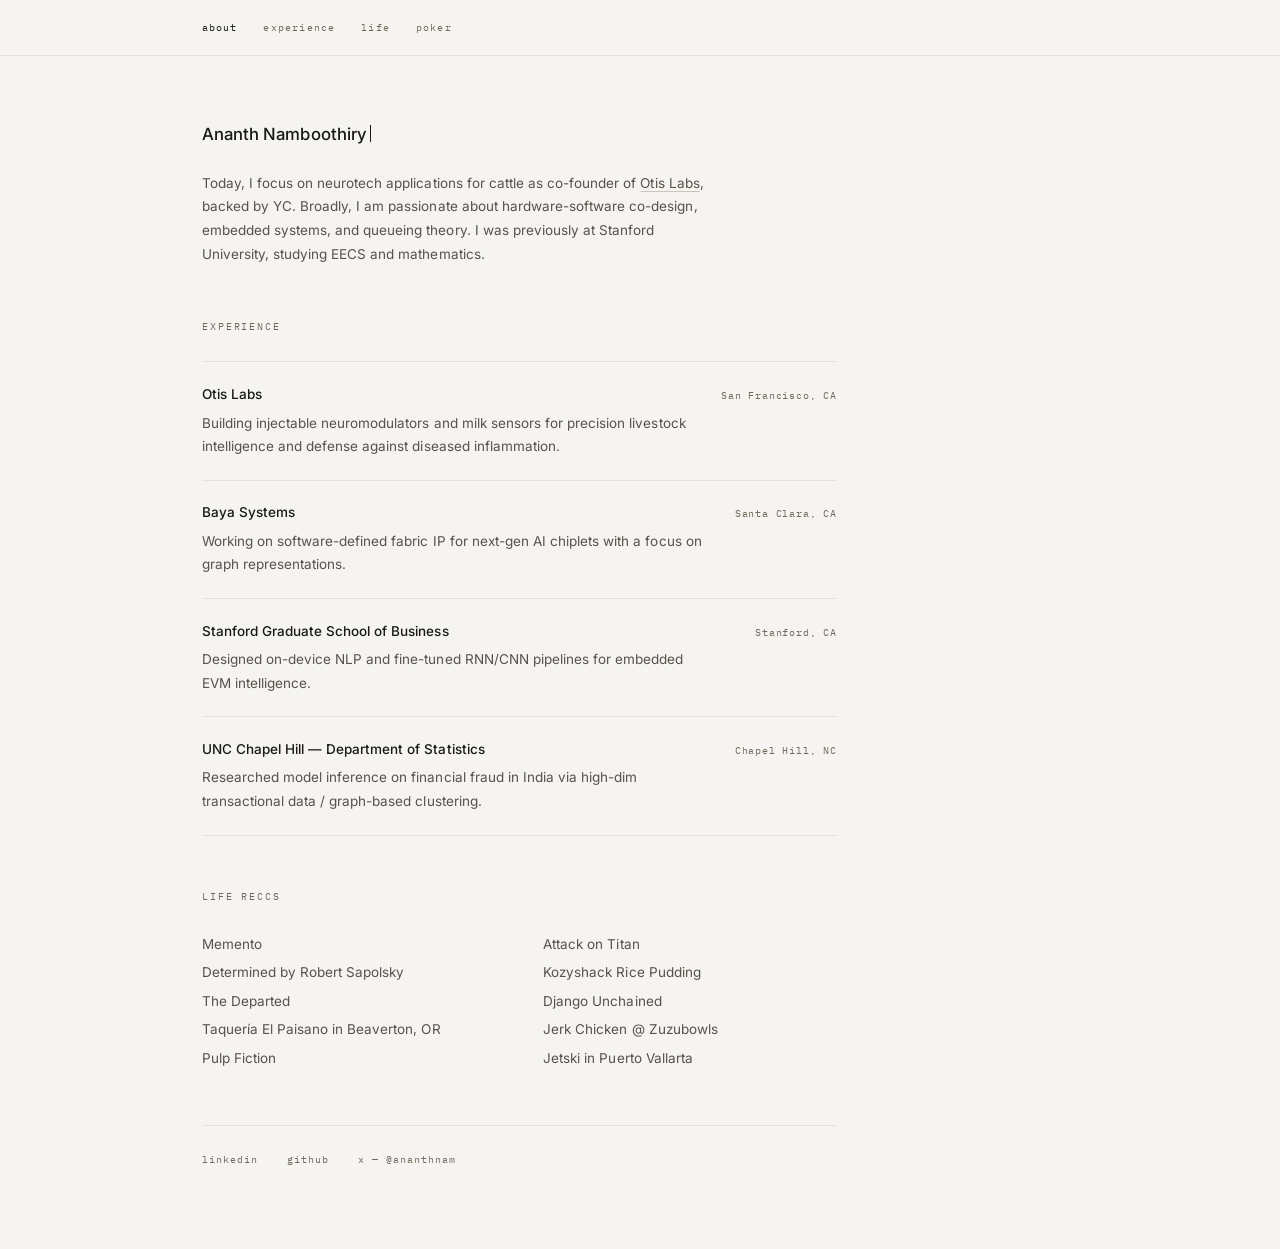
==== commit f68194d4: "Update Otis Labs location to San Francisco, CA Co-Authored-By: Claude Fable 5 <noreply@anthropic.com" ====
--- a/index.html
+++ b/index.html
@@ -48,7 +48,7 @@
           <li class="xp">
             <div class="xp-head">
               <p class="xp-title">Otis Labs</p>
-              <span class="xp-loc">Palo Alto, CA</span>
+              <span class="xp-loc">San Francisco, CA</span>
             </div>
             <p class="xp-desc">
               Building injectable neuromodulators and milk sensors for precision
